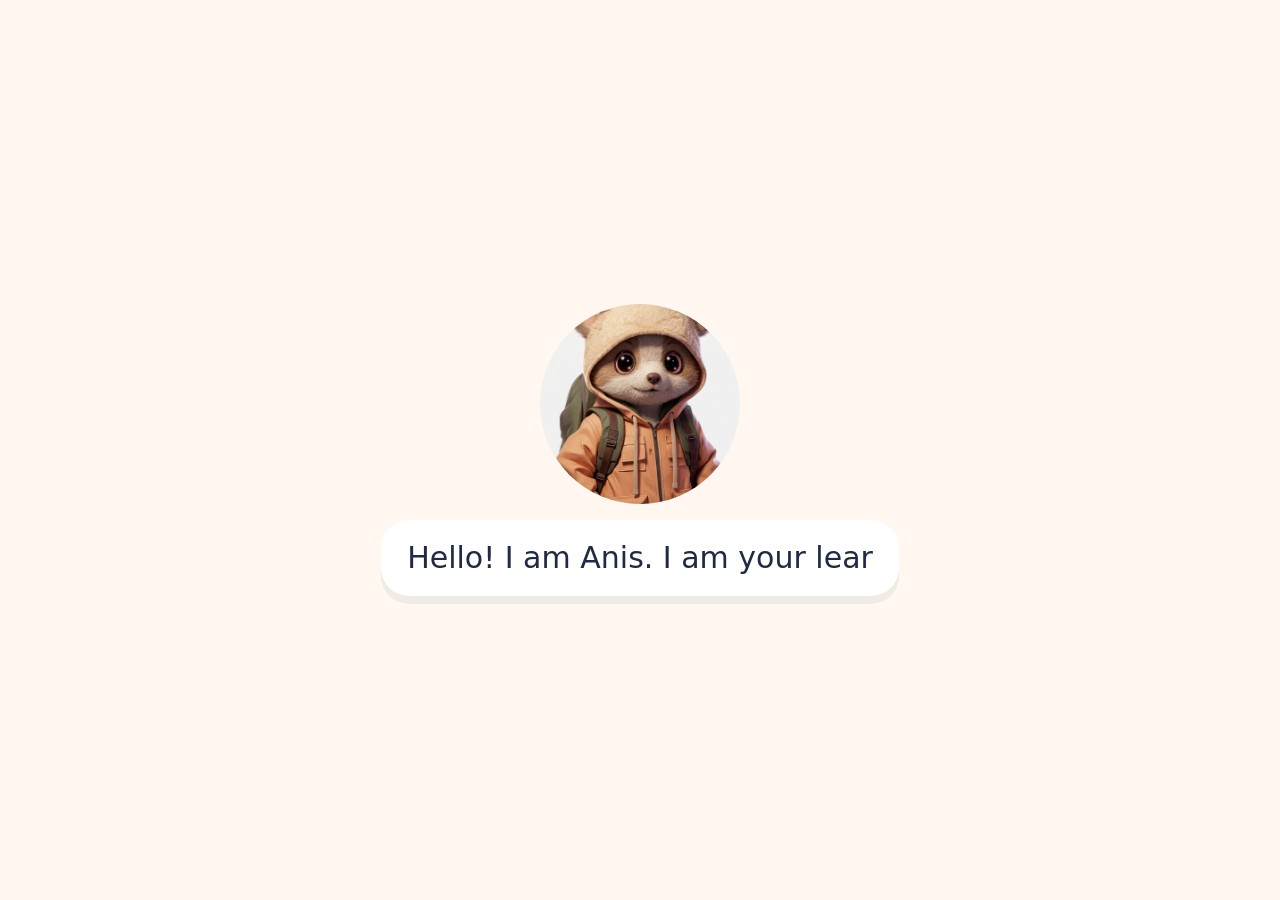
==== index.html @ 7d5c921c "Rebuild onboarding + single dashboard: Anis intro, name/age/likes, classes, no dead controls Co-Auth" ====
<!doctype html>
<html lang="en">
<head>
<meta charset="utf-8">
<meta name="viewport" content="width=device-width,initial-scale=1">
<title>TEC · Level 1</title>
<style>
  :root{
    --bg:#FFF7F0; --card:#FFFFFF; --ink:#1F2A44; --muted:#6B7280; --line:#EEF0F4;
    --orange:#F5761A; --orange-deep:#D9560B; --orange-soft:#FFE7D1;
    --red:#E5484D; --blue:#2F80ED; --yellow:#F7B500; --green:#2BA56B; --purple:#8E6CEF;
    --r:20px;
  }
  *{box-sizing:border-box;margin:0;padding:0}
  html,body{height:100%}
  body{font-family:"Trebuchet MS","Segoe UI",system-ui,sans-serif;background:var(--bg);color:var(--ink);overflow:hidden}
  button{font:inherit;cursor:pointer;border:0;background:none;color:inherit}
  .hidden{display:none!important}

  /* ---------- Onboarding ---------- */
  #onboard{height:100vh;display:flex;flex-direction:column;align-items:center;justify-content:center;gap:16px;padding:24px;text-align:center}
  .anis-big{width:200px;height:200px;border-radius:50%;overflow:hidden;background:#fff3e6;animation:bob 3s ease-in-out infinite}
  .anis-big img,.anis-img{width:100%;height:100%;object-fit:cover;display:block}
  @keyframes bob{50%{transform:translateY(-6px)}}
  .say{background:#fff;border-radius:28px;padding:18px 26px;max-width:560px;font-size:clamp(22px,3vw,30px);line-height:1.35;min-height:72px;box-shadow:0 8px 0 rgba(31,42,68,.06)}
  .step{display:flex;flex-direction:column;align-items:center;gap:14px;width:100%}
  .big-btn{background:var(--orange);color:#fff;font-size:22px;font-weight:700;border-radius:999px;padding:14px 40px;min-height:60px;box-shadow:0 6px 0 var(--orange-deep)}
  .big-btn:disabled{opacity:.4;cursor:default}
  .big-btn:active{transform:translateY(4px);box-shadow:0 2px 0 var(--orange-deep)}
  .name-in{font:inherit;font-size:28px;text-align:center;padding:12px 20px;border-radius:20px;border:3px solid var(--yellow);width:min(380px,90vw);min-height:60px;outline:none;background:#fff}
  .ages{display:flex;gap:16px}
  .age{width:110px;height:110px;border-radius:30px;background:#fff;font-size:44px;font-weight:700;color:var(--orange);box-shadow:0 8px 0 rgba(31,42,68,.06)}
  .age.on{background:var(--orange);color:#fff;box-shadow:0 8px 0 var(--orange-deep)}
  .likes{display:grid;grid-template-columns:repeat(4,minmax(110px,150px));gap:12px;max-width:680px}
  .like{background:#fff;border-radius:22px;padding:14px 8px;font-size:40px;box-shadow:0 6px 0 rgba(31,42,68,.06);display:flex;flex-direction:column;align-items:center;gap:4px}
  .like small{font-size:15px;color:var(--muted);font-weight:700}
  .like.on{background:var(--orange-soft);outline:3px solid var(--orange)}

  /* ---------- Dashboard (fits one screen, no scrolling) ---------- */
  #dash{height:100vh;padding:18px;display:grid;grid-template-columns:1fr 300px;gap:16px;overflow:hidden}
  .main{display:grid;grid-template-rows:auto auto minmax(0,1fr) minmax(0,1.25fr);gap:14px;min-height:0}
  .side{display:grid;grid-template-rows:auto auto minmax(0,1fr);gap:14px;min-height:0}
  .panel{background:var(--card);border-radius:var(--r);padding:16px;min-height:0;overflow:hidden}
  .hero{display:flex;align-items:center;gap:18px;background:var(--orange);color:#fff;border-radius:var(--r);padding:16px 22px}
  .hero .anis-img{width:86px;height:86px;border-radius:50%;flex:none;background:#fff3e6;cursor:pointer}
  .hero h1{font-size:28px;line-height:1.1}
  .hero p{font-size:17px;opacity:.95;margin-top:4px}
  .stats{display:grid;grid-template-columns:repeat(3,1fr);gap:14px}
  .stat{border-radius:var(--r);padding:14px 18px;background:var(--card)}
  .stat b{display:block;font-size:34px;line-height:1}
  .stat span{color:var(--muted);font-size:15px}
  .stat.o b{color:var(--orange)} .stat.bl b{color:var(--blue)} .stat.y b{color:var(--yellow)}
  .mid{display:grid;grid-template-columns:1fr 1fr;gap:14px;min-height:0}
  .title{font-size:18px;margin-bottom:10px;font-weight:700}
  .donut-wrap{display:flex;align-items:center;gap:18px}
  .donut{position:relative;width:140px;height:140px;flex:none}
  .donut svg{width:100%;height:100%;transform:rotate(-90deg)}
  .donut .mid-t{position:absolute;inset:0;display:grid;place-items:center;font-size:30px;font-weight:700}
  .legend div{display:flex;align-items:center;gap:8px;font-size:16px;margin:6px 0}
  .legend i{width:12px;height:12px;border-radius:50%;display:inline-block}
  .chips{display:flex;flex-wrap:wrap;gap:10px}
  .chip{border-radius:999px;padding:10px 16px;font-size:17px;font-weight:700;color:#fff;box-shadow:0 4px 0 rgba(0,0,0,.12)}
  .chip .i{margin-right:6px}
  .classes{display:grid;grid-template-columns:repeat(4,1fr);gap:14px;min-height:0;flex:1}
  .class{display:flex;flex-direction:column;gap:8px;cursor:pointer;min-height:0}
  .class .pic{flex:1;min-height:0;border-radius:16px;overflow:hidden;background:var(--bg)}
  .class .pic img,.class .pic svg{width:100%;height:100%;object-fit:cover;display:block}
  .class b{font-size:17px}
  .class small{color:var(--muted);font-size:14px}
  .tag{display:inline-block;border-radius:999px;padding:3px 10px;font-size:13px;font-weight:700;color:#fff;align-self:flex-start}
  .profile{display:flex;align-items:center;gap:12px}
  .profile .av{width:52px;height:52px;border-radius:50%;background:var(--orange-soft);display:grid;place-items:center;font-size:26px;flex:none}
  .profile b{font-size:19px;display:block}
  .profile small{color:var(--muted);font-size:15px}
  .week{display:grid;grid-template-columns:repeat(7,1fr);gap:6px;margin-top:12px}
  .week div{text-align:center;padding:9px 0;border-radius:12px;font-size:13px;font-weight:700;background:var(--bg);color:var(--muted)}
  .week div.learn{color:var(--ink)}
  .week div.game{background:var(--yellow);color:var(--ink)}
  .week div.explore{background:var(--green);color:#fff}
  .week div.today{outline:3px solid var(--orange)}
  .main-teacher{display:flex;flex-direction:column;gap:8px;min-height:0;cursor:pointer}
  .main-teacher .pic{flex:1;min-height:0;border-radius:18px;overflow:hidden;background:var(--bg)}
  .main-teacher .pic img,.main-teacher .pic svg{width:100%;height:100%;object-fit:cover;display:block}
  .main-teacher b{font-size:20px}
  .main-teacher small{color:var(--muted);font-size:15px}
  .empty{color:var(--muted);font-size:15px}
  .toast{position:fixed;left:50%;bottom:20px;transform:translateX(-50%);background:var(--ink);color:#fff;padding:10px 18px;border-radius:999px;font-size:16px;opacity:0;transition:opacity .25s;pointer-events:none}
  .toast.show{opacity:1}
</style>
</head>
<body>

<!-- ============ ONBOARDING ============ -->
<section id="onboard">
  <div class="anis-big"><img src="assets/anis.jpg" alt="Anis"></div>
  <div class="say" id="say"></div>

  <div class="step hidden" id="st-name">
    <input class="name-in" id="name" maxlength="20" placeholder="Name" autocomplete="off">
    <button class="big-btn" id="to-age" disabled>Next</button>
  </div>

  <div class="step hidden" id="st-age">
    <div class="ages">
      <button class="age" data-age="2">2</button>
      <button class="age" data-age="3">3</button>
      <button class="age" data-age="4">4</button>
    </div>
    <button class="big-btn" id="to-likes" disabled>Next</button>
  </div>

  <div class="step hidden" id="st-likes">
    <div class="likes" id="likes"></div>
    <button class="big-btn" id="to-dash" disabled>Next</button>
  </div>
</section>

<!-- ============ DASHBOARD ============ -->
<section id="dash" class="hidden">
  <div class="main">
    <div class="hero">
      <img class="anis-img" id="hero-anis" src="assets/anis.jpg" alt="Anis">
      <div>
        <h1 id="hello">Hello!</h1>
        <p>Level 1</p>
      </div>
    </div>

    <div class="stats">
      <div class="stat o"><b id="s-age">–</b><span>Age</span></div>
      <div class="stat bl"><b>5</b><span>Learning days</span></div>
      <div class="stat y"><b id="s-worlds">0</b><span>My worlds</span></div>
    </div>

    <div class="mid">
      <div class="panel">
        <div class="title">Your week</div>
        <div class="donut-wrap">
          <div class="donut" id="donut"></div>
          <div class="legend">
            <div><i style="background:var(--orange)"></i>Learning, Mon–Fri</div>
            <div><i style="background:var(--yellow)"></i>Game Day, Sat</div>
            <div><i style="background:var(--green)"></i>Explore Day, Sun</div>
          </div>
        </div>
      </div>
      <div class="panel">
        <div class="title">My worlds</div>
        <div class="chips" id="chips"></div>
      </div>
    </div>

    <div class="panel" style="display:flex;flex-direction:column">
      <div class="title">Classes</div>
      <div class="classes" id="classes"></div>
    </div>
  </div>

  <aside class="side">
    <div class="panel">
      <div class="profile">
        <div class="av">🧒</div>
        <div><b id="pname">Friend</b><small>Level 1</small></div>
      </div>
      <div class="week" id="week"></div>
    </div>
    <div class="panel">
      <div class="title">Today</div>
      <div class="empty" id="daytext"></div>
    </div>
    <div class="panel main-teacher" id="main-teacher" style="display:flex;flex-direction:column">
      <div class="title">Your main teacher</div>
      <div class="pic" id="mt-pic"></div>
      <b>Teacher Character</b>
      <small>Teaches you everything</small>
    </div>
  </aside>
</section>

<div class="toast" id="toast"></div>

<script>
/* ---------- state (this browser only) ---------- */
const KEY="tec-l1";
let state={name:"",age:null,likes:[],done:false};
try{state={...state,...JSON.parse(localStorage.getItem(KEY)||"{}")}}catch(e){}
function save(){try{localStorage.setItem(KEY,JSON.stringify(state))}catch(e){}}
const $=s=>document.querySelector(s);
const show=(el,on)=>el.classList.toggle("hidden",!on);
function toast(t){const e=$("#toast");e.textContent=t;e.classList.add("show");setTimeout(()=>e.classList.remove("show"),1800)}

/* ---------- voice + typed text (browser voice for now) ---------- */
function speak(text){
  if(!("speechSynthesis" in window))return;
  speechSynthesis.cancel();
  const u=new SpeechSynthesisUtterance(text);
  u.rate=.9;u.pitch=1.15;u.lang="en-GB";
  speechSynthesis.speak(u);
}
let typing=0;
function say(text,after){
  const el=$("#say");const my=++typing;
  el.textContent="";speak(text);
  let i=0;const t=setInterval(()=>{
    if(my!==typing){clearInterval(t);return}
    el.textContent=text.slice(0,++i);
    if(i>=text.length){clearInterval(t);after&&setTimeout(after,250)}
  },30);
}

/* ---------- data ---------- */
const TEACHERS={
  arabic:  {name:"Teacher Arabic",    subject:"Arabic",                img:"assets/teachers/arabic.jpg",   color:"var(--red)",    line:"Hello! Let's learn Arabic letters together."},
  english: {name:"Teacher English",   subject:"English",               img:"assets/teachers/english.jpg",  color:"var(--blue)",   line:"Hi! Let's read and say new words."},
  maths:   {name:"Teacher Maths",     subject:"Mathematics",           img:"assets/teachers/maths.png",    color:"var(--orange)", line:"Hello! Let's count and find shapes."},
  tech:    {name:"Teacher Tech",      subject:"Computer & Technology", img:null,                           color:"var(--purple)", line:"Hi! Let's explore computers and tools."},
  char:    {name:"Teacher Character", subject:"Tarbiyah & Character",  img:"assets/teachers/tarbiyah.jpg", color:"var(--green)",  line:"Hello! I will teach you every day."}
};
const LIKES=[
  {id:"cars",   ico:"🏎️", name:"Cars",    line:"Vroom! Let's see fast cars."},
  {id:"animals",ico:"🦁", name:"Animals", line:"Let's meet friendly animals!"},
  {id:"space",  ico:"🪐", name:"Space",   line:"Let's look at the stars and planets!"},
  {id:"music",  ico:"🥁", name:"Music",   line:"Let's make some music!"},
  {id:"art",    ico:"🎨", name:"Art",     line:"Let's paint something bright!"},
  {id:"sports", ico:"⚽", name:"Sports",  line:"Let's run and jump!"},
  {id:"science",ico:"🧪", name:"Science", line:"Let's mix and watch!"},
  {id:"nature", ico:"🌻", name:"Nature",  line:"Let's watch seeds grow!"}
];
const LIKE=Object.fromEntries(LIKES.map(l=>[l.id,l]));

/* simple original teacher drawing, used where there is no photo */
function drawTeacher(c){
  return `<svg viewBox="0 0 200 200" preserveAspectRatio="xMidYMid slice" style="background:#F3EEFF">
    <path d="M30 200 Q34 128 100 122 Q166 128 170 200Z" fill="${c}"/>
    <ellipse cx="100" cy="88" rx="44" ry="48" fill="#F2C29B"/>
    <path d="M56 90 Q58 40 100 38 Q142 40 144 90 Q130 64 100 62 Q70 64 56 90Z" fill="#1F1F2E"/>
    <circle cx="84" cy="92" r="5" fill="#1F2A44"/><circle cx="116" cy="92" r="5" fill="#1F2A44"/>
    <path d="M88 110 Q100 120 112 110" stroke="#1F2A44" stroke-width="3.5" fill="none" stroke-linecap="round"/>
  </svg>`;
}
const picOf=t=>t.img?`<img src="${t.img}" alt="${t.name}">`:drawTeacher("#8E6CEF");

/* ---------- onboarding ---------- */
function startOnboarding(){
  show($("#onboard"),true);show($("#dash"),false);
  say("Hello! I am Anis. I am your learning friend.",()=>{
    say("What is your name?",()=>show($("#st-name"),true));
  });
}
const nameIn=$("#name");
nameIn.oninput=()=>{$("#to-age").disabled=nameIn.value.trim().length<1};
$("#to-age").onclick=()=>{
  state.name=nameIn.value.trim();save();
  show($("#st-name"),false);
  say(`Nice to meet you, ${state.name}! How old are you?`,()=>show($("#st-age"),true));
};
document.querySelectorAll(".age").forEach(b=>b.onclick=()=>{
  document.querySelectorAll(".age").forEach(x=>x.classList.remove("on"));
  b.classList.add("on");state.age=+b.dataset.age;$("#to-likes").disabled=false;
});
$("#to-likes").onclick=()=>{
  save();show($("#st-age"),false);
  say("What do you like? Pick two or three.",()=>{renderLikes();show($("#st-likes"),true)});
};
function renderLikes(){
  $("#likes").innerHTML=LIKES.map(l=>`
    <button class="like ${state.likes.includes(l.id)?"on":""}" data-id="${l.id}">${l.ico}<small>${l.name}</small></button>`).join("");
  document.querySelectorAll(".like").forEach(b=>b.onclick=()=>{
    const id=b.dataset.id;
    if(state.likes.includes(id))state.likes=state.likes.filter(x=>x!==id);
    else if(state.likes.length<3)state.likes.push(id);
    else{toast("Pick up to three");return}
    renderLikes();
  });
  $("#to-dash").disabled=state.likes.length<2;
}
$("#to-dash").onclick=()=>{
  state.done=true;save();
  say(`Great, ${state.name}! Let's go to your TEC.`,()=>setTimeout(showDashboard,900));
};

/* ---------- dashboard ---------- */
function showDashboard(){
  show($("#onboard"),false);show($("#dash"),true);
  const name=state.name||"Friend";
  $("#hello").textContent=`Hello, ${name}!`;
  $("#pname").textContent=name;
  $("#s-age").textContent=state.age??"–";
  $("#s-worlds").textContent=state.likes.length;

  const colors=["var(--orange)","var(--blue)","var(--green)"];
  $("#chips").innerHTML=state.likes.length
    ? state.likes.map((id,i)=>`<button class="chip" style="background:${colors[i%3]}" data-id="${id}"><span class="i">${LIKE[id].ico}</span>${LIKE[id].name}</button>`).join("")
    : `<span class="empty">No worlds chosen yet.</span>`;
  document.querySelectorAll(".chip").forEach(b=>b.onclick=()=>say(LIKE[b.dataset.id].line));

  $("#classes").innerHTML=["arabic","english","maths","tech"].map(k=>{const t=TEACHERS[k];return `
    <div class="class" data-k="${k}">
      <div class="pic">${picOf(t)}</div>
      <span class="tag" style="background:${t.color}">Level 1</span>
      <b>${t.name}</b><small>${t.subject}</small>
    </div>`}).join("");
  document.querySelectorAll(".class").forEach(c=>c.onclick=()=>say(TEACHERS[c.dataset.k].line));

  $("#mt-pic").innerHTML=picOf(TEACHERS.char);
  $("#main-teacher").onclick=()=>say(TEACHERS.char.line);

  // Monday-first week; today is highlighted from the device clock
  const today=new Date().getDay();
  $("#week").innerHTML=[1,2,3,4,5,6,0].map((d,i)=>{
    const cls=d===6?"game":d===0?"explore":"learn";
    return `<div class="${cls}${d===today?" today":""}">${"MTWTFSS"[i]}</div>`;
  }).join("");
  $("#daytext").textContent=today===0?"Explore Day":today===6?"Game Day":"Learning Day";

  $("#donut").innerHTML=(()=>{
    const R=58,C=2*Math.PI*R,parts=[{v:5,c:"var(--orange)"},{v:1,c:"var(--yellow)"},{v:1,c:"var(--green)"}];
    let off=0;
    const arcs=parts.map(p=>{const len=C*p.v/7;const s=`<circle r="${R}" cx="70" cy="70" fill="none" stroke="${p.c}" stroke-width="16" stroke-dasharray="${(len-3).toFixed(1)} ${C}" stroke-dashoffset="${(-off).toFixed(1)}"/>`;off+=len;return s}).join("");
    return `<svg viewBox="0 0 140 140"><circle r="${R}" cx="70" cy="70" fill="none" stroke="var(--line)" stroke-width="16"/>${arcs}</svg><div class="mid-t">7</div>`;
  })();

  $("#hero-anis").onclick=()=>say(`Hello${state.name?", "+state.name:""}! Let's learn together.`);
}

/* ---------- start ---------- */
if(state.done&&state.name)showDashboard();
else startOnboarding();
</script>
</body>
</html>
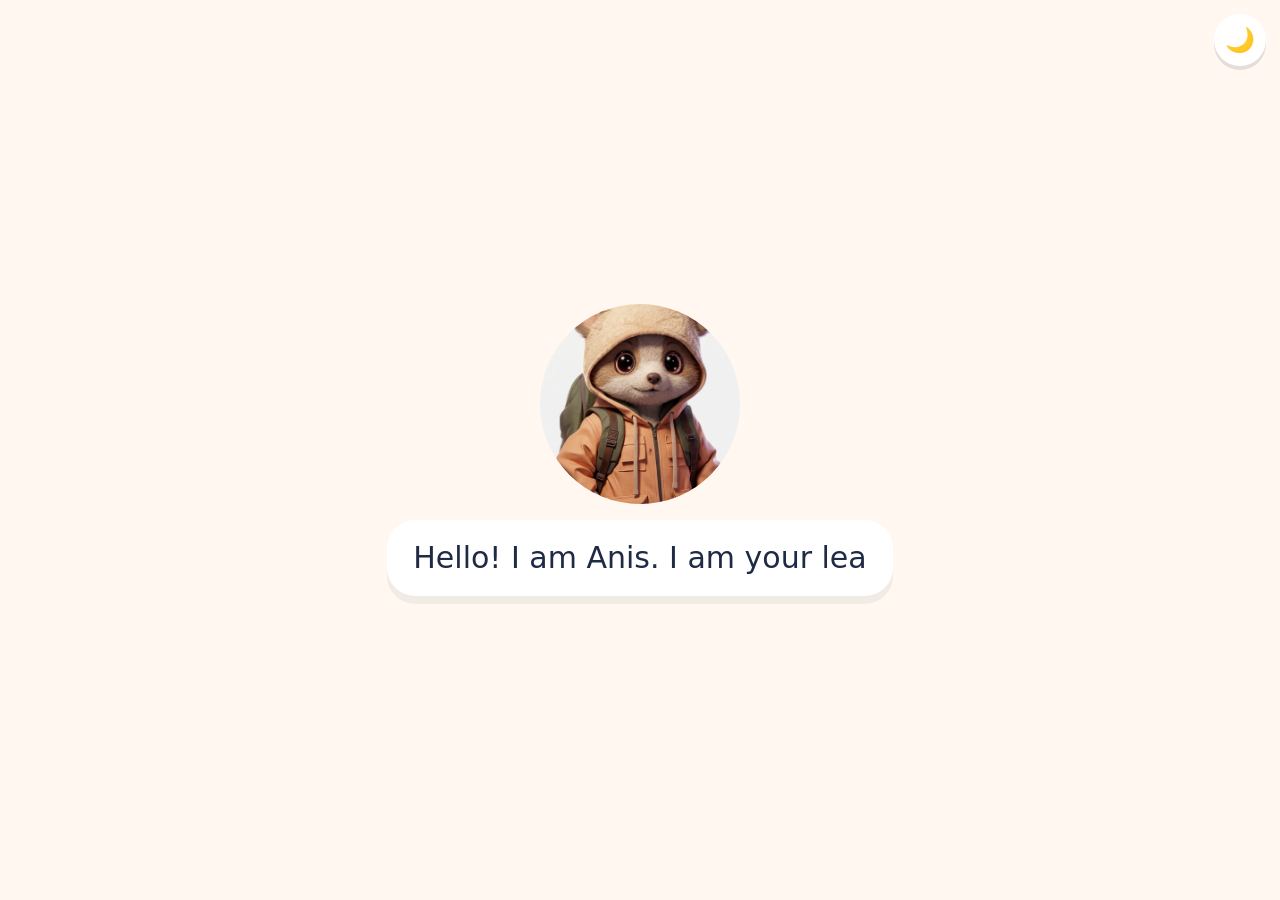
==== commit 8b33a9ba: "Teacher names, Anis intros, unlimited likes, light/dark toggle, full-frame photos Co-Authored-By: Cl" ====
--- a/index.html
+++ b/index.html
@@ -16,6 +16,8 @@
   body{font-family:"Trebuchet MS","Segoe UI",system-ui,sans-serif;background:var(--bg);color:var(--ink);overflow:hidden}
   button{font:inherit;cursor:pointer;border:0;background:none;color:inherit}
   .hidden{display:none!important}
+  :root[data-theme="dark"]{--bg:#1B1F2E;--card:#252B3D;--ink:#F4F6FB;--muted:#A7B0C4;--line:#333950;--orange-soft:#3A2A1F}
+  #theme{position:fixed;top:14px;right:14px;z-index:50;width:52px;height:52px;border-radius:50%;background:var(--card);font-size:24px;box-shadow:0 4px 0 rgba(31,42,68,.12)}
 
   /* ---------- Onboarding ---------- */
   #onboard{height:100vh;display:flex;flex-direction:column;align-items:center;justify-content:center;gap:16px;padding:24px;text-align:center}
@@ -64,7 +66,7 @@
   .classes{display:grid;grid-template-columns:repeat(4,1fr);gap:14px;min-height:0;flex:1}
   .class{display:flex;flex-direction:column;gap:8px;cursor:pointer;min-height:0}
   .class .pic{flex:1;min-height:0;border-radius:16px;overflow:hidden;background:var(--bg)}
-  .class .pic img,.class .pic svg{width:100%;height:100%;object-fit:cover;display:block}
+  .class .pic img,.class .pic svg{width:100%;height:100%;object-fit:cover;object-position:center 20%;display:block}
   .class b{font-size:17px}
   .class small{color:var(--muted);font-size:14px}
   .tag{display:inline-block;border-radius:999px;padding:3px 10px;font-size:13px;font-weight:700;color:#fff;align-self:flex-start}
@@ -80,7 +82,7 @@
   .week div.today{outline:3px solid var(--orange)}
   .main-teacher{display:flex;flex-direction:column;gap:8px;min-height:0;cursor:pointer}
   .main-teacher .pic{flex:1;min-height:0;border-radius:18px;overflow:hidden;background:var(--bg)}
-  .main-teacher .pic img,.main-teacher .pic svg{width:100%;height:100%;object-fit:cover;display:block}
+  .main-teacher .pic img,.main-teacher .pic svg{width:100%;height:100%;object-fit:cover;object-position:center 20%;display:block}
   .main-teacher b{font-size:20px}
   .main-teacher small{color:var(--muted);font-size:15px}
   .empty{color:var(--muted);font-size:15px}
@@ -171,12 +173,13 @@
     <div class="panel main-teacher" id="main-teacher" style="display:flex;flex-direction:column">
       <div class="title">Your main teacher</div>
       <div class="pic" id="mt-pic"></div>
-      <b>Teacher Character</b>
+      <b id="mt-name">Mr. Abdul Hadi</b>
       <small>Teaches you everything</small>
     </div>
   </aside>
 </section>
 
+<button id="theme" aria-label="Switch light and dark">🌙</button>
 <div class="toast" id="toast"></div>
 
 <script>
@@ -210,23 +213,21 @@
 
 /* ---------- data ---------- */
 const TEACHERS={
-  arabic:  {name:"Teacher Arabic",    subject:"Arabic",                img:"assets/teachers/arabic.jpg",   color:"var(--red)",    line:"Hello! Let's learn Arabic letters together."},
-  english: {name:"Teacher English",   subject:"English",               img:"assets/teachers/english.jpg",  color:"var(--blue)",   line:"Hi! Let's read and say new words."},
-  maths:   {name:"Teacher Maths",     subject:"Mathematics",           img:"assets/teachers/maths.png",    color:"var(--orange)", line:"Hello! Let's count and find shapes."},
-  tech:    {name:"Teacher Tech",      subject:"Computer & Technology", img:null,                           color:"var(--purple)", line:"Hi! Let's explore computers and tools."},
-  char:    {name:"Teacher Character", subject:"Tarbiyah & Character",  img:"assets/teachers/tarbiyah.jpg", color:"var(--green)",  line:"Hello! I will teach you every day."}
+  arabic:  {name:"Mr. Umar",        subject:"Arabic",                img:"assets/teachers/arabic.jpg",   color:"var(--red)"},
+  english: {name:"Mr. David",       subject:"English",               img:"assets/teachers/english.jpg",  color:"var(--blue)"},
+  maths:   {name:"Mr. Muhammad",    subject:"Mathematics",           img:"assets/teachers/maths.png",    color:"var(--orange)"},
+  tech:    {name:"Mr. Jensen",      subject:"Computer & Technology", img:null,                           color:"var(--purple)"},
+  char:    {name:"Mr. Abdul Hadi",  subject:"Tarbiyah & Character",  img:"assets/teachers/tarbiyah.jpg", color:"var(--green)"}
 };
+const introOf=t=>`This is ${t.name}. He teaches ${t.subject}.`;
 const LIKES=[
-  {id:"cars",   ico:"🏎️", name:"Cars",    line:"Vroom! Let's see fast cars."},
-  {id:"animals",ico:"🦁", name:"Animals", line:"Let's meet friendly animals!"},
-  {id:"space",  ico:"🪐", name:"Space",   line:"Let's look at the stars and planets!"},
-  {id:"music",  ico:"🥁", name:"Music",   line:"Let's make some music!"},
-  {id:"art",    ico:"🎨", name:"Art",     line:"Let's paint something bright!"},
-  {id:"sports", ico:"⚽", name:"Sports",  line:"Let's run and jump!"},
-  {id:"science",ico:"🧪", name:"Science", line:"Let's mix and watch!"},
-  {id:"nature", ico:"🌻", name:"Nature",  line:"Let's watch seeds grow!"}
+  {id:"animals",ico:"🦁", name:"Animals"},
+  {id:"space",  ico:"🪐", name:"Space"},
+  {id:"cars",   ico:"🏎️", name:"Cars"},
+  {id:"art",    ico:"🎨", name:"Art"}
 ];
 const LIKE=Object.fromEntries(LIKES.map(l=>[l.id,l]));
+const likeLine=id=>`You like ${LIKE[id].name.toLowerCase()}! Nice choice.`;
 
 /* simple original teacher drawing, used where there is no photo */
 function drawTeacher(c){
@@ -260,19 +261,20 @@
 });
 $("#to-likes").onclick=()=>{
   save();show($("#st-age"),false);
-  say("What do you like? Pick two or three.",()=>{renderLikes();show($("#st-likes"),true)});
+  say("What do you like? Tap everything you love.",()=>{renderLikes();show($("#st-likes"),true)});
 };
 function renderLikes(){
   $("#likes").innerHTML=LIKES.map(l=>`
     <button class="like ${state.likes.includes(l.id)?"on":""}" data-id="${l.id}">${l.ico}<small>${l.name}</small></button>`).join("");
   document.querySelectorAll(".like").forEach(b=>b.onclick=()=>{
     const id=b.dataset.id;
-    if(state.likes.includes(id))state.likes=state.likes.filter(x=>x!==id);
-    else if(state.likes.length<3)state.likes.push(id);
-    else{toast("Pick up to three");return}
-    renderLikes();
+    if(state.likes.includes(id)){state.likes=state.likes.filter(x=>x!==id)}
+    else{state.likes.push(id);say(likeLine(id))}
+    save();
+    b.classList.toggle("on",state.likes.includes(id));
+    $("#to-dash").disabled=state.likes.length<1;
   });
-  $("#to-dash").disabled=state.likes.length<2;
+  $("#to-dash").disabled=state.likes.length<1;
 }
 $("#to-dash").onclick=()=>{
   state.done=true;save();
@@ -300,10 +302,11 @@
       <span class="tag" style="background:${t.color}">Level 1</span>
       <b>${t.name}</b><small>${t.subject}</small>
     </div>`}).join("");
-  document.querySelectorAll(".class").forEach(c=>c.onclick=()=>say(TEACHERS[c.dataset.k].line));
+  document.querySelectorAll(".class").forEach(c=>c.onclick=()=>say(introOf(TEACHERS[c.dataset.k])));
 
   $("#mt-pic").innerHTML=picOf(TEACHERS.char);
-  $("#main-teacher").onclick=()=>say(TEACHERS.char.line);
+  $("#mt-name").textContent=TEACHERS.char.name;
+  $("#main-teacher").onclick=()=>say(introOf(TEACHERS.char)+" He will teach you every day.");
 
   // Monday-first week; today is highlighted from the device clock
   const today=new Date().getDay();
@@ -320,8 +323,20 @@
     return `<svg viewBox="0 0 140 140"><circle r="${R}" cx="70" cy="70" fill="none" stroke="var(--line)" stroke-width="16"/>${arcs}</svg><div class="mid-t">7</div>`;
   })();
 
-  $("#hero-anis").onclick=()=>say(`Hello${state.name?", "+state.name:""}! Let's learn together.`);
-}
+  $("#hero-anis").onclick=()=>say(`Hello${state.name?", "+state.name:""}! I am Anis. Let's learn together.`);
+
+  // Anis says the child's choices clearly
+  if(state.likes.length)say(`You like ${state.likes.map(id=>LIKE[id].name.toLowerCase()).join(" and ")}. Let's learn with those!`);
+}
+
+/* ---------- theme ---------- */
+function applyTheme(t){
+  document.documentElement.dataset.theme=t;
+  $("#theme").textContent=t==="dark"?"☀️":"🌙";
+  try{localStorage.setItem("tec-theme",t)}catch(e){}
+}
+$("#theme").onclick=()=>applyTheme(document.documentElement.dataset.theme==="dark"?"light":"dark");
+applyTheme(localStorage.getItem("tec-theme")||"light");
 
 /* ---------- start ---------- */
 if(state.done&&state.name)showDashboard();
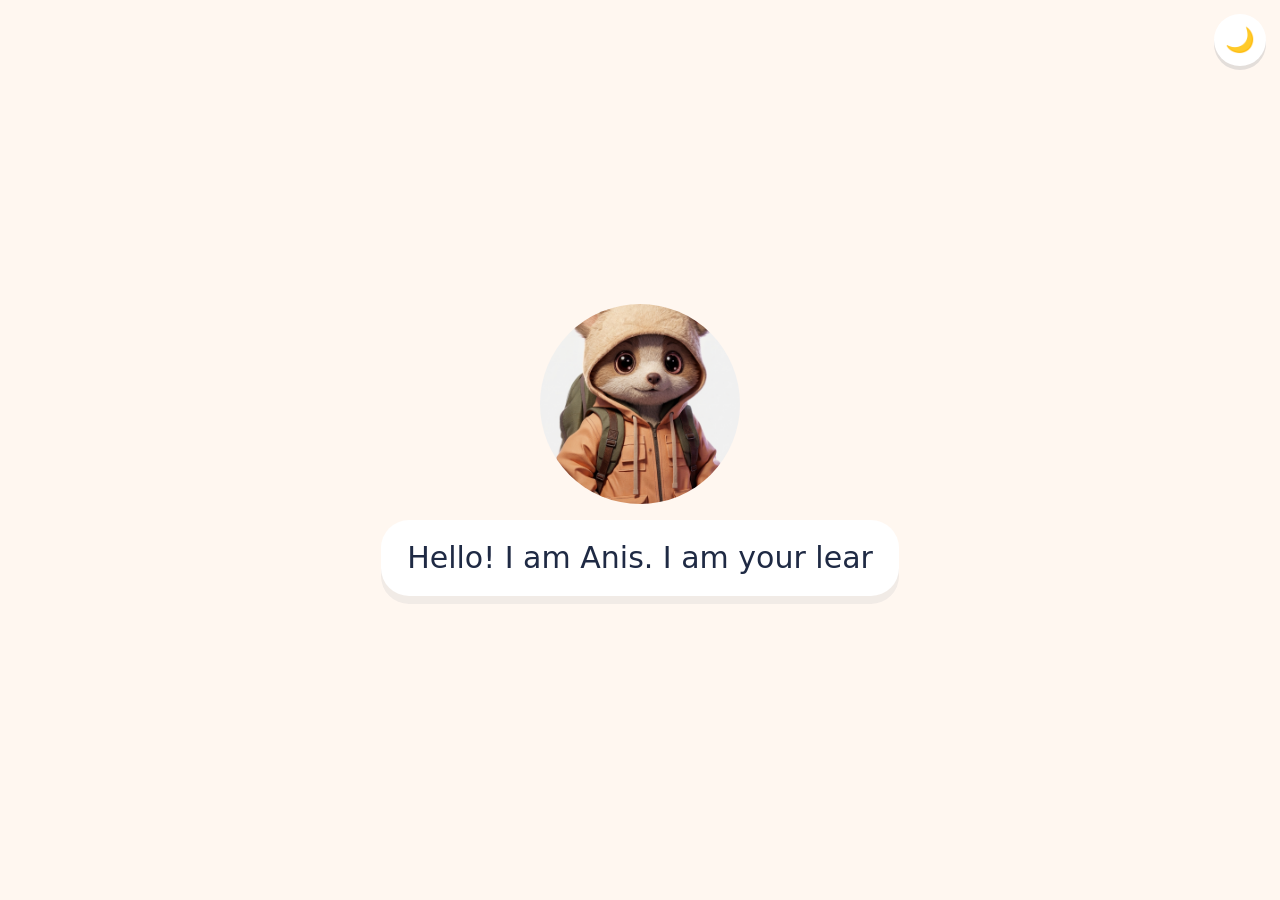
==== commit db3e9e15: "Fix selected-world chip: use likeLine instead of nonexistent .line Co-Authored-By: Claude Haiku 5.5 " ====
--- a/index.html
+++ b/index.html
@@ -18,6 +18,7 @@
   .hidden{display:none!important}
   :root[data-theme="dark"]{--bg:#1B1F2E;--card:#252B3D;--ink:#F4F6FB;--muted:#A7B0C4;--line:#333950;--orange-soft:#3A2A1F}
   #theme{position:fixed;top:14px;right:14px;z-index:50;width:52px;height:52px;border-radius:50%;background:var(--card);font-size:24px;box-shadow:0 4px 0 rgba(31,42,68,.12)}
+  #theme.inhero{position:static;flex:none;margin-left:auto;background:rgba(255,255,255,.22);box-shadow:none}
 
   /* ---------- Onboarding ---------- */
   #onboard{height:100vh;display:flex;flex-direction:column;align-items:center;justify-content:center;gap:16px;padding:24px;text-align:center}
@@ -120,7 +121,7 @@
 <!-- ============ DASHBOARD ============ -->
 <section id="dash" class="hidden">
   <div class="main">
-    <div class="hero">
+    <div class="hero" id="hero">
       <img class="anis-img" id="hero-anis" src="assets/anis.jpg" alt="Anis">
       <div>
         <h1 id="hello">Hello!</h1>
@@ -244,6 +245,7 @@
 /* ---------- onboarding ---------- */
 function startOnboarding(){
   show($("#onboard"),true);show($("#dash"),false);
+  document.body.appendChild($("#theme"));$("#theme").classList.remove("inhero");
   say("Hello! I am Anis. I am your learning friend.",()=>{
     say("What is your name?",()=>show($("#st-name"),true));
   });
@@ -284,6 +286,7 @@
 /* ---------- dashboard ---------- */
 function showDashboard(){
   show($("#onboard"),false);show($("#dash"),true);
+  $("#hero").appendChild($("#theme"));$("#theme").classList.add("inhero");
   const name=state.name||"Friend";
   $("#hello").textContent=`Hello, ${name}!`;
   $("#pname").textContent=name;
@@ -294,7 +297,7 @@
   $("#chips").innerHTML=state.likes.length
     ? state.likes.map((id,i)=>`<button class="chip" style="background:${colors[i%3]}" data-id="${id}"><span class="i">${LIKE[id].ico}</span>${LIKE[id].name}</button>`).join("")
     : `<span class="empty">No worlds chosen yet.</span>`;
-  document.querySelectorAll(".chip").forEach(b=>b.onclick=()=>say(LIKE[b.dataset.id].line));
+  document.querySelectorAll(".chip").forEach(b=>b.onclick=()=>say(likeLine(b.dataset.id)));
 
   $("#classes").innerHTML=["arabic","english","maths","tech"].map(k=>{const t=TEACHERS[k];return `
     <div class="class" data-k="${k}">
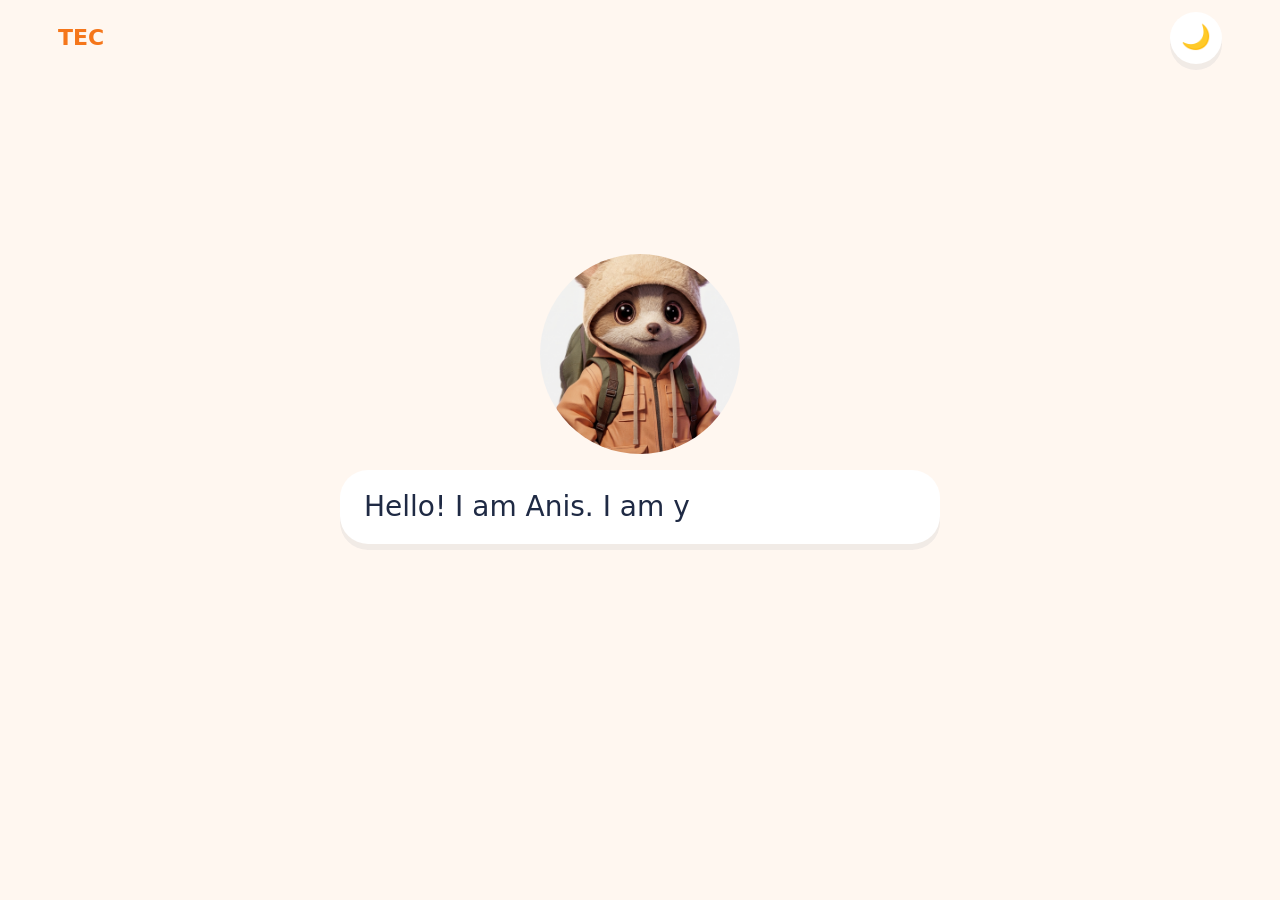
==== commit b18fcb75: "Stage 1-2: modular SPA foundation, School Home, Anis interaction, teacher pages, Edit my details Co-" ====
--- a/index.html
+++ b/index.html
@@ -4,346 +4,23 @@
 <meta charset="utf-8">
 <meta name="viewport" content="width=device-width,initial-scale=1">
 <title>TEC · Level 1</title>
-<style>
-  :root{
-    --bg:#FFF7F0; --card:#FFFFFF; --ink:#1F2A44; --muted:#6B7280; --line:#EEF0F4;
-    --orange:#F5761A; --orange-deep:#D9560B; --orange-soft:#FFE7D1;
-    --red:#E5484D; --blue:#2F80ED; --yellow:#F7B500; --green:#2BA56B; --purple:#8E6CEF;
-    --r:20px;
-  }
-  *{box-sizing:border-box;margin:0;padding:0}
-  html,body{height:100%}
-  body{font-family:"Trebuchet MS","Segoe UI",system-ui,sans-serif;background:var(--bg);color:var(--ink);overflow:hidden}
-  button{font:inherit;cursor:pointer;border:0;background:none;color:inherit}
-  .hidden{display:none!important}
-  :root[data-theme="dark"]{--bg:#1B1F2E;--card:#252B3D;--ink:#F4F6FB;--muted:#A7B0C4;--line:#333950;--orange-soft:#3A2A1F}
-  #theme{position:fixed;top:14px;right:14px;z-index:50;width:52px;height:52px;border-radius:50%;background:var(--card);font-size:24px;box-shadow:0 4px 0 rgba(31,42,68,.12)}
-  #theme.inhero{position:static;flex:none;margin-left:auto;background:rgba(255,255,255,.22);box-shadow:none}
-
-  /* ---------- Onboarding ---------- */
-  #onboard{height:100vh;display:flex;flex-direction:column;align-items:center;justify-content:center;gap:16px;padding:24px;text-align:center}
-  .anis-big{width:200px;height:200px;border-radius:50%;overflow:hidden;background:#fff3e6;animation:bob 3s ease-in-out infinite}
-  .anis-big img,.anis-img{width:100%;height:100%;object-fit:cover;display:block}
-  @keyframes bob{50%{transform:translateY(-6px)}}
-  .say{background:#fff;border-radius:28px;padding:18px 26px;max-width:560px;font-size:clamp(22px,3vw,30px);line-height:1.35;min-height:72px;box-shadow:0 8px 0 rgba(31,42,68,.06)}
-  .step{display:flex;flex-direction:column;align-items:center;gap:14px;width:100%}
-  .big-btn{background:var(--orange);color:#fff;font-size:22px;font-weight:700;border-radius:999px;padding:14px 40px;min-height:60px;box-shadow:0 6px 0 var(--orange-deep)}
-  .big-btn:disabled{opacity:.4;cursor:default}
-  .big-btn:active{transform:translateY(4px);box-shadow:0 2px 0 var(--orange-deep)}
-  .name-in{font:inherit;font-size:28px;text-align:center;padding:12px 20px;border-radius:20px;border:3px solid var(--yellow);width:min(380px,90vw);min-height:60px;outline:none;background:#fff}
-  .ages{display:flex;gap:16px}
-  .age{width:110px;height:110px;border-radius:30px;background:#fff;font-size:44px;font-weight:700;color:var(--orange);box-shadow:0 8px 0 rgba(31,42,68,.06)}
-  .age.on{background:var(--orange);color:#fff;box-shadow:0 8px 0 var(--orange-deep)}
-  .likes{display:grid;grid-template-columns:repeat(4,minmax(110px,150px));gap:12px;max-width:680px}
-  .like{background:#fff;border-radius:22px;padding:14px 8px;font-size:40px;box-shadow:0 6px 0 rgba(31,42,68,.06);display:flex;flex-direction:column;align-items:center;gap:4px}
-  .like small{font-size:15px;color:var(--muted);font-weight:700}
-  .like.on{background:var(--orange-soft);outline:3px solid var(--orange)}
-
-  /* ---------- Dashboard (fits one screen, no scrolling) ---------- */
-  #dash{height:100vh;padding:18px;display:grid;grid-template-columns:1fr 300px;gap:16px;overflow:hidden}
-  .main{display:grid;grid-template-rows:auto auto minmax(0,1fr) minmax(0,1.25fr);gap:14px;min-height:0}
-  .side{display:grid;grid-template-rows:auto auto minmax(0,1fr);gap:14px;min-height:0}
-  .panel{background:var(--card);border-radius:var(--r);padding:16px;min-height:0;overflow:hidden}
-  .hero{display:flex;align-items:center;gap:18px;background:var(--orange);color:#fff;border-radius:var(--r);padding:16px 22px}
-  .hero .anis-img{width:86px;height:86px;border-radius:50%;flex:none;background:#fff3e6;cursor:pointer}
-  .hero h1{font-size:28px;line-height:1.1}
-  .hero p{font-size:17px;opacity:.95;margin-top:4px}
-  .stats{display:grid;grid-template-columns:repeat(3,1fr);gap:14px}
-  .stat{border-radius:var(--r);padding:14px 18px;background:var(--card)}
-  .stat b{display:block;font-size:34px;line-height:1}
-  .stat span{color:var(--muted);font-size:15px}
-  .stat.o b{color:var(--orange)} .stat.bl b{color:var(--blue)} .stat.y b{color:var(--yellow)}
-  .mid{display:grid;grid-template-columns:1fr 1fr;gap:14px;min-height:0}
-  .title{font-size:18px;margin-bottom:10px;font-weight:700}
-  .donut-wrap{display:flex;align-items:center;gap:18px}
-  .donut{position:relative;width:140px;height:140px;flex:none}
-  .donut svg{width:100%;height:100%;transform:rotate(-90deg)}
-  .donut .mid-t{position:absolute;inset:0;display:grid;place-items:center;font-size:30px;font-weight:700}
-  .legend div{display:flex;align-items:center;gap:8px;font-size:16px;margin:6px 0}
-  .legend i{width:12px;height:12px;border-radius:50%;display:inline-block}
-  .chips{display:flex;flex-wrap:wrap;gap:10px}
-  .chip{border-radius:999px;padding:10px 16px;font-size:17px;font-weight:700;color:#fff;box-shadow:0 4px 0 rgba(0,0,0,.12)}
-  .chip .i{margin-right:6px}
-  .classes{display:grid;grid-template-columns:repeat(4,1fr);gap:14px;min-height:0;flex:1}
-  .class{display:flex;flex-direction:column;gap:8px;cursor:pointer;min-height:0}
-  .class .pic{flex:1;min-height:0;border-radius:16px;overflow:hidden;background:var(--bg)}
-  .class .pic img,.class .pic svg{width:100%;height:100%;object-fit:cover;object-position:center 20%;display:block}
-  .class b{font-size:17px}
-  .class small{color:var(--muted);font-size:14px}
-  .tag{display:inline-block;border-radius:999px;padding:3px 10px;font-size:13px;font-weight:700;color:#fff;align-self:flex-start}
-  .profile{display:flex;align-items:center;gap:12px}
-  .profile .av{width:52px;height:52px;border-radius:50%;background:var(--orange-soft);display:grid;place-items:center;font-size:26px;flex:none}
-  .profile b{font-size:19px;display:block}
-  .profile small{color:var(--muted);font-size:15px}
-  .week{display:grid;grid-template-columns:repeat(7,1fr);gap:6px;margin-top:12px}
-  .week div{text-align:center;padding:9px 0;border-radius:12px;font-size:13px;font-weight:700;background:var(--bg);color:var(--muted)}
-  .week div.learn{color:var(--ink)}
-  .week div.game{background:var(--yellow);color:var(--ink)}
-  .week div.explore{background:var(--green);color:#fff}
-  .week div.today{outline:3px solid var(--orange)}
-  .main-teacher{display:flex;flex-direction:column;gap:8px;min-height:0;cursor:pointer}
-  .main-teacher .pic{flex:1;min-height:0;border-radius:18px;overflow:hidden;background:var(--bg)}
-  .main-teacher .pic img,.main-teacher .pic svg{width:100%;height:100%;object-fit:cover;object-position:center 20%;display:block}
-  .main-teacher b{font-size:20px}
-  .main-teacher small{color:var(--muted);font-size:15px}
-  .empty{color:var(--muted);font-size:15px}
-  .toast{position:fixed;left:50%;bottom:20px;transform:translateX(-50%);background:var(--ink);color:#fff;padding:10px 18px;border-radius:999px;font-size:16px;opacity:0;transition:opacity .25s;pointer-events:none}
-  .toast.show{opacity:1}
-</style>
+<link rel="stylesheet" href="css/app.css">
 </head>
 <body>
-
-<!-- ============ ONBOARDING ============ -->
-<section id="onboard">
-  <div class="anis-big"><img src="assets/anis.jpg" alt="Anis"></div>
-  <div class="say" id="say"></div>
-
-  <div class="step hidden" id="st-name">
-    <input class="name-in" id="name" maxlength="20" placeholder="Name" autocomplete="off">
-    <button class="big-btn" id="to-age" disabled>Next</button>
-  </div>
-
-  <div class="step hidden" id="st-age">
-    <div class="ages">
-      <button class="age" data-age="2">2</button>
-      <button class="age" data-age="3">3</button>
-      <button class="age" data-age="4">4</button>
-    </div>
-    <button class="big-btn" id="to-likes" disabled>Next</button>
-  </div>
-
-  <div class="step hidden" id="st-likes">
-    <div class="likes" id="likes"></div>
-    <button class="big-btn" id="to-dash" disabled>Next</button>
-  </div>
-</section>
-
-<!-- ============ DASHBOARD ============ -->
-<section id="dash" class="hidden">
-  <div class="main">
-    <div class="hero" id="hero">
-      <img class="anis-img" id="hero-anis" src="assets/anis.jpg" alt="Anis">
-      <div>
-        <h1 id="hello">Hello!</h1>
-        <p>Level 1</p>
-      </div>
-    </div>
-
-    <div class="stats">
-      <div class="stat o"><b id="s-age">–</b><span>Age</span></div>
-      <div class="stat bl"><b>5</b><span>Learning days</span></div>
-      <div class="stat y"><b id="s-worlds">0</b><span>My worlds</span></div>
-    </div>
-
-    <div class="mid">
-      <div class="panel">
-        <div class="title">Your week</div>
-        <div class="donut-wrap">
-          <div class="donut" id="donut"></div>
-          <div class="legend">
-            <div><i style="background:var(--orange)"></i>Learning, Mon–Fri</div>
-            <div><i style="background:var(--yellow)"></i>Game Day, Sat</div>
-            <div><i style="background:var(--green)"></i>Explore Day, Sun</div>
-          </div>
-        </div>
-      </div>
-      <div class="panel">
-        <div class="title">My worlds</div>
-        <div class="chips" id="chips"></div>
-      </div>
-    </div>
-
-    <div class="panel" style="display:flex;flex-direction:column">
-      <div class="title">Classes</div>
-      <div class="classes" id="classes"></div>
-    </div>
-  </div>
-
-  <aside class="side">
-    <div class="panel">
-      <div class="profile">
-        <div class="av">🧒</div>
-        <div><b id="pname">Friend</b><small>Level 1</small></div>
-      </div>
-      <div class="week" id="week"></div>
-    </div>
-    <div class="panel">
-      <div class="title">Today</div>
-      <div class="empty" id="daytext"></div>
-    </div>
-    <div class="panel main-teacher" id="main-teacher" style="display:flex;flex-direction:column">
-      <div class="title">Your main teacher</div>
-      <div class="pic" id="mt-pic"></div>
-      <b id="mt-name">Mr. Abdul Hadi</b>
-      <small>Teaches you everything</small>
-    </div>
-  </aside>
-</section>
-
-<button id="theme" aria-label="Switch light and dark">🌙</button>
-<div class="toast" id="toast"></div>
-
-<script>
-/* ---------- state (this browser only) ---------- */
-const KEY="tec-l1";
-let state={name:"",age:null,likes:[],done:false};
-try{state={...state,...JSON.parse(localStorage.getItem(KEY)||"{}")}}catch(e){}
-function save(){try{localStorage.setItem(KEY,JSON.stringify(state))}catch(e){}}
-const $=s=>document.querySelector(s);
-const show=(el,on)=>el.classList.toggle("hidden",!on);
-function toast(t){const e=$("#toast");e.textContent=t;e.classList.add("show");setTimeout(()=>e.classList.remove("show"),1800)}
-
-/* ---------- voice + typed text (browser voice for now) ---------- */
-function speak(text){
-  if(!("speechSynthesis" in window))return;
-  speechSynthesis.cancel();
-  const u=new SpeechSynthesisUtterance(text);
-  u.rate=.9;u.pitch=1.15;u.lang="en-GB";
-  speechSynthesis.speak(u);
-}
-let typing=0;
-function say(text,after){
-  const el=$("#say");const my=++typing;
-  el.textContent="";speak(text);
-  let i=0;const t=setInterval(()=>{
-    if(my!==typing){clearInterval(t);return}
-    el.textContent=text.slice(0,++i);
-    if(i>=text.length){clearInterval(t);after&&setTimeout(after,250)}
-  },30);
-}
-
-/* ---------- data ---------- */
-const TEACHERS={
-  arabic:  {name:"Mr. Umar",        subject:"Arabic",                img:"assets/teachers/arabic.jpg",   color:"var(--red)"},
-  english: {name:"Mr. David",       subject:"English",               img:"assets/teachers/english.jpg",  color:"var(--blue)"},
-  maths:   {name:"Mr. Muhammad",    subject:"Mathematics",           img:"assets/teachers/maths.png",    color:"var(--orange)"},
-  tech:    {name:"Mr. Jensen",      subject:"Computer & Technology", img:null,                           color:"var(--purple)"},
-  char:    {name:"Mr. Abdul Hadi",  subject:"Tarbiyah & Character",  img:"assets/teachers/tarbiyah.jpg", color:"var(--green)"}
-};
-const introOf=t=>`This is ${t.name}. He teaches ${t.subject}.`;
-const LIKES=[
-  {id:"animals",ico:"🦁", name:"Animals"},
-  {id:"space",  ico:"🪐", name:"Space"},
-  {id:"cars",   ico:"🏎️", name:"Cars"},
-  {id:"art",    ico:"🎨", name:"Art"}
-];
-const LIKE=Object.fromEntries(LIKES.map(l=>[l.id,l]));
-const likeLine=id=>`You like ${LIKE[id].name.toLowerCase()}! Nice choice.`;
-
-/* simple original teacher drawing, used where there is no photo */
-function drawTeacher(c){
-  return `<svg viewBox="0 0 200 200" preserveAspectRatio="xMidYMid slice" style="background:#F3EEFF">
-    <path d="M30 200 Q34 128 100 122 Q166 128 170 200Z" fill="${c}"/>
-    <ellipse cx="100" cy="88" rx="44" ry="48" fill="#F2C29B"/>
-    <path d="M56 90 Q58 40 100 38 Q142 40 144 90 Q130 64 100 62 Q70 64 56 90Z" fill="#1F1F2E"/>
-    <circle cx="84" cy="92" r="5" fill="#1F2A44"/><circle cx="116" cy="92" r="5" fill="#1F2A44"/>
-    <path d="M88 110 Q100 120 112 110" stroke="#1F2A44" stroke-width="3.5" fill="none" stroke-linecap="round"/>
-  </svg>`;
-}
-const picOf=t=>t.img?`<img src="${t.img}" alt="${t.name}">`:drawTeacher("#8E6CEF");
-
-/* ---------- onboarding ---------- */
-function startOnboarding(){
-  show($("#onboard"),true);show($("#dash"),false);
-  document.body.appendChild($("#theme"));$("#theme").classList.remove("inhero");
-  say("Hello! I am Anis. I am your learning friend.",()=>{
-    say("What is your name?",()=>show($("#st-name"),true));
-  });
-}
-const nameIn=$("#name");
-nameIn.oninput=()=>{$("#to-age").disabled=nameIn.value.trim().length<1};
-$("#to-age").onclick=()=>{
-  state.name=nameIn.value.trim();save();
-  show($("#st-name"),false);
-  say(`Nice to meet you, ${state.name}! How old are you?`,()=>show($("#st-age"),true));
-};
-document.querySelectorAll(".age").forEach(b=>b.onclick=()=>{
-  document.querySelectorAll(".age").forEach(x=>x.classList.remove("on"));
-  b.classList.add("on");state.age=+b.dataset.age;$("#to-likes").disabled=false;
-});
-$("#to-likes").onclick=()=>{
-  save();show($("#st-age"),false);
-  say("What do you like? Tap everything you love.",()=>{renderLikes();show($("#st-likes"),true)});
-};
-function renderLikes(){
-  $("#likes").innerHTML=LIKES.map(l=>`
-    <button class="like ${state.likes.includes(l.id)?"on":""}" data-id="${l.id}">${l.ico}<small>${l.name}</small></button>`).join("");
-  document.querySelectorAll(".like").forEach(b=>b.onclick=()=>{
-    const id=b.dataset.id;
-    if(state.likes.includes(id)){state.likes=state.likes.filter(x=>x!==id)}
-    else{state.likes.push(id);say(likeLine(id))}
-    save();
-    b.classList.toggle("on",state.likes.includes(id));
-    $("#to-dash").disabled=state.likes.length<1;
-  });
-  $("#to-dash").disabled=state.likes.length<1;
-}
-$("#to-dash").onclick=()=>{
-  state.done=true;save();
-  say(`Great, ${state.name}! Let's go to your TEC.`,()=>setTimeout(showDashboard,900));
-};
-
-/* ---------- dashboard ---------- */
-function showDashboard(){
-  show($("#onboard"),false);show($("#dash"),true);
-  $("#hero").appendChild($("#theme"));$("#theme").classList.add("inhero");
-  const name=state.name||"Friend";
-  $("#hello").textContent=`Hello, ${name}!`;
-  $("#pname").textContent=name;
-  $("#s-age").textContent=state.age??"–";
-  $("#s-worlds").textContent=state.likes.length;
-
-  const colors=["var(--orange)","var(--blue)","var(--green)"];
-  $("#chips").innerHTML=state.likes.length
-    ? state.likes.map((id,i)=>`<button class="chip" style="background:${colors[i%3]}" data-id="${id}"><span class="i">${LIKE[id].ico}</span>${LIKE[id].name}</button>`).join("")
-    : `<span class="empty">No worlds chosen yet.</span>`;
-  document.querySelectorAll(".chip").forEach(b=>b.onclick=()=>say(likeLine(b.dataset.id)));
-
-  $("#classes").innerHTML=["arabic","english","maths","tech"].map(k=>{const t=TEACHERS[k];return `
-    <div class="class" data-k="${k}">
-      <div class="pic">${picOf(t)}</div>
-      <span class="tag" style="background:${t.color}">Level 1</span>
-      <b>${t.name}</b><small>${t.subject}</small>
-    </div>`}).join("");
-  document.querySelectorAll(".class").forEach(c=>c.onclick=()=>say(introOf(TEACHERS[c.dataset.k])));
-
-  $("#mt-pic").innerHTML=picOf(TEACHERS.char);
-  $("#mt-name").textContent=TEACHERS.char.name;
-  $("#main-teacher").onclick=()=>say(introOf(TEACHERS.char)+" He will teach you every day.");
-
-  // Monday-first week; today is highlighted from the device clock
-  const today=new Date().getDay();
-  $("#week").innerHTML=[1,2,3,4,5,6,0].map((d,i)=>{
-    const cls=d===6?"game":d===0?"explore":"learn";
-    return `<div class="${cls}${d===today?" today":""}">${"MTWTFSS"[i]}</div>`;
-  }).join("");
-  $("#daytext").textContent=today===0?"Explore Day":today===6?"Game Day":"Learning Day";
-
-  $("#donut").innerHTML=(()=>{
-    const R=58,C=2*Math.PI*R,parts=[{v:5,c:"var(--orange)"},{v:1,c:"var(--yellow)"},{v:1,c:"var(--green)"}];
-    let off=0;
-    const arcs=parts.map(p=>{const len=C*p.v/7;const s=`<circle r="${R}" cx="70" cy="70" fill="none" stroke="${p.c}" stroke-width="16" stroke-dasharray="${(len-3).toFixed(1)} ${C}" stroke-dashoffset="${(-off).toFixed(1)}"/>`;off+=len;return s}).join("");
-    return `<svg viewBox="0 0 140 140"><circle r="${R}" cx="70" cy="70" fill="none" stroke="var(--line)" stroke-width="16"/>${arcs}</svg><div class="mid-t">7</div>`;
-  })();
-
-  $("#hero-anis").onclick=()=>say(`Hello${state.name?", "+state.name:""}! I am Anis. Let's learn together.`);
-
-  // Anis says the child's choices clearly
-  if(state.likes.length)say(`You like ${state.likes.map(id=>LIKE[id].name.toLowerCase()).join(" and ")}. Let's learn with those!`);
-}
-
-/* ---------- theme ---------- */
-function applyTheme(t){
-  document.documentElement.dataset.theme=t;
-  $("#theme").textContent=t==="dark"?"☀️":"🌙";
-  try{localStorage.setItem("tec-theme",t)}catch(e){}
-}
-$("#theme").onclick=()=>applyTheme(document.documentElement.dataset.theme==="dark"?"light":"dark");
-applyTheme(localStorage.getItem("tec-theme")||"light");
-
-/* ---------- start ---------- */
-if(state.done&&state.name)showDashboard();
-else startOnboarding();
-</script>
+<header class="topbar">
+  <a class="brand" href="#/home" aria-label="TEC home">TEC</a>
+  <button id="theme" class="icon-btn" type="button" aria-label="Switch to dark theme">🌙</button>
+</header>
+<main id="app"></main>
+<div class="toast" id="toast" role="status"></div>
+<script src="js/data.js"></script>
+<script src="js/store.js"></script>
+<script src="js/anis.js"></script>
+<script src="js/views/onboard.js"></script>
+<script src="js/views/home.js"></script>
+<script src="js/views/teacher.js"></script>
+<script src="js/views/profile.js"></script>
+<script src="js/router.js"></script>
+<script src="js/app.js"></script>
 </body>
 </html>
--- a/css/app.css
+++ b/css/app.css
@@ -0,0 +1,140 @@
+/* TEC Level 1 — stylesheet. Colours are tokens; dark theme redefines them. */
+:root{
+  --bg:#FFF7F0; --card:#FFFFFF; --ink:#1F2A44; --muted:#5B6478; --line:#EEF0F4;
+  --orange:#F5761A; --orange-deep:#D9560B; --orange-soft:#FFE7D1;
+  --red:#E5484D; --blue:#2F80ED; --yellow:#F7B500; --green:#2BA56B; --purple:#8E6CEF;
+  --r:20px; --shadow:0 6px 0 rgba(31,42,68,.06);
+  color-scheme:light;
+}
+:root[data-theme="dark"]{
+  --bg:#1B1F2E; --card:#252B3D; --ink:#F4F6FB; --muted:#B4BCCD; --line:#333950; --orange-soft:#3A2A1F;
+  --shadow:0 6px 0 rgba(0,0,0,.25); color-scheme:dark;
+}
+*{box-sizing:border-box;margin:0;padding:0}
+html,body{min-height:100%}
+body{font-family:"Trebuchet MS","Segoe UI",system-ui,sans-serif;background:var(--bg);color:var(--ink);line-height:1.4}
+button,input{font:inherit}
+button{cursor:pointer;border:0;background:none;color:inherit}
+a{color:inherit}
+.hidden{display:none!important}
+:focus-visible{outline:3px solid var(--orange);outline-offset:3px}
+
+/* ---------- top bar ---------- */
+.topbar{display:flex;align-items:center;justify-content:space-between;padding:12px 18px;max-width:1200px;margin:0 auto}
+.brand{font-weight:700;font-size:22px;color:var(--orange);text-decoration:none}
+.icon-btn{width:52px;height:52px;border-radius:50%;background:var(--card);font-size:24px;box-shadow:var(--shadow)}
+
+/* ---------- views ---------- */
+#app{max-width:1200px;margin:0 auto;padding:8px 18px 40px;transition:opacity .25s ease}
+#app.switching{opacity:0}
+.view-title{font-size:clamp(24px,4vw,32px);margin:6px 0 14px;font-weight:700}
+.back{display:inline-block;margin-bottom:8px;font-weight:700;color:var(--orange);text-decoration:none;padding:8px 0}
+.link{color:var(--orange);font-weight:700}
+
+/* ---------- buttons ---------- */
+.big-btn{background:var(--orange);color:#fff;font-size:22px;font-weight:700;border-radius:999px;padding:14px 40px;min-height:60px;box-shadow:0 6px 0 var(--orange-deep)}
+.big-btn:disabled{opacity:.4;cursor:default}
+.big-btn:active:not(:disabled){transform:translateY(4px);box-shadow:0 2px 0 var(--orange-deep)}
+.btn-sm{background:var(--orange);color:#fff;font-weight:700;border-radius:999px;padding:10px 18px;min-height:48px}
+.btn-sm:disabled{opacity:.4}
+.chip-btn{background:var(--card);border-radius:999px;padding:10px 16px;min-height:48px;font-weight:700;box-shadow:var(--shadow)}
+.chip-btn:hover{outline:2px solid var(--orange)}
+
+/* ---------- onboarding ---------- */
+.onboard{min-height:70vh;display:flex;flex-direction:column;align-items:center;justify-content:center;gap:16px;text-align:center;padding:12px 0}
+.anis-big{width:200px;height:200px;border-radius:50%;overflow:hidden;background:#fff3e6;animation:bob 3s ease-in-out infinite}
+.anis-big img{width:100%;height:100%;object-fit:cover;display:block}
+@keyframes bob{50%{transform:translateY(-6px)}}
+@media (prefers-reduced-motion:reduce){.anis-big{animation:none}}
+.say{background:var(--card);border-radius:28px;padding:18px 24px;max-width:600px;font-size:clamp(20px,3vw,28px);line-height:1.35;min-height:72px;box-shadow:var(--shadow);text-align:left;width:100%}
+.step{display:flex;flex-direction:column;align-items:center;gap:14px;width:100%}
+.name-in{font:inherit;font-size:28px;text-align:center;padding:12px 20px;border-radius:20px;border:3px solid var(--yellow);width:min(380px,90vw);min-height:60px;outline:none;background:var(--card);color:var(--ink)}
+.ages{display:flex;gap:16px}
+.age{width:110px;height:110px;border-radius:30px;background:var(--card);font-size:44px;font-weight:700;color:var(--orange);box-shadow:var(--shadow)}
+.age.on{background:var(--orange);color:#fff}
+.likes{display:grid;grid-template-columns:repeat(4,minmax(110px,150px));gap:12px;max-width:680px}
+.like{background:var(--card);border-radius:22px;padding:14px 8px;font-size:40px;box-shadow:var(--shadow);display:flex;flex-direction:column;align-items:center;gap:4px;min-height:110px}
+.like small{font-size:15px;color:var(--muted);font-weight:700}
+.like.on{background:var(--orange-soft);outline:3px solid var(--orange)}
+
+/* ---------- Anis interaction area ---------- */
+.anis-panel{display:flex;gap:18px;align-items:flex-start;background:var(--card);border-radius:var(--r);padding:18px;box-shadow:var(--shadow)}
+.anis-face{width:110px;height:110px;flex:none;border-radius:50%;overflow:hidden;background:#fff3e6}
+.anis-face img{width:100%;height:100%;object-fit:cover;display:block}
+.anis-body{flex:1;min-width:0;display:flex;flex-direction:column;gap:10px}
+.anis-body .say{background:var(--bg);box-shadow:none;font-size:20px;min-height:56px;padding:12px 16px}
+.chips-row{display:flex;flex-wrap:wrap;gap:8px}
+.ask{display:flex;gap:8px;flex-wrap:wrap}
+.ask input{flex:1;min-width:180px;font-size:18px;padding:10px 14px;border-radius:999px;border:2px solid var(--line);background:var(--bg);color:var(--ink);min-height:48px}
+.demo-note{font-size:13px;color:var(--muted)}
+.mic{background:var(--blue);color:#fff;border-radius:999px;padding:10px 16px;min-height:48px;font-weight:700}
+
+/* ---------- home ---------- */
+.greet{font-size:clamp(26px,4vw,38px);font-weight:700;margin:4px 0 2px}
+.dateline{color:var(--muted);margin-bottom:16px}
+.home-grid{display:grid;grid-template-columns:1.25fr 1fr;gap:16px;align-items:start}
+.home-grid>.wide{grid-column:1 / -1}
+.card{background:var(--card);border-radius:var(--r);padding:18px;box-shadow:var(--shadow)}
+.card h2{font-size:18px;margin-bottom:12px}
+.today-title{font-size:24px;font-weight:700}
+.today-text{color:var(--muted);margin-top:4px}
+.week{display:grid;grid-template-columns:repeat(7,1fr);gap:6px}
+.day{text-align:center;padding:12px 0;border-radius:14px;font-weight:700;font-size:14px;background:var(--bg)}
+.day small{display:block;font-size:11px;font-weight:700;color:var(--muted);margin-top:2px}
+.day.game{background:var(--yellow);color:#1F2A44}
+.day.game small{color:#1F2A44}
+.day.explore{background:var(--green);color:#fff}
+.day.explore small{color:#fff}
+.day.today{outline:3px solid var(--orange)}
+.teachers{display:grid;grid-template-columns:repeat(5,1fr);gap:12px}
+.teacher-tile{text-decoration:none;display:flex;flex-direction:column;align-items:center;gap:6px;text-align:center;border-radius:18px;padding:8px}
+.teacher-tile:hover,.teacher-tile:focus-visible{background:var(--bg)}
+.portrait{width:100%;aspect-ratio:1/1;border-radius:18px;overflow:hidden;background:var(--bg);display:block}
+.portrait img,.portrait svg{width:100%;height:100%;object-fit:cover;object-position:center 20%;display:block}
+.teacher-tile b{font-size:15px}
+.teacher-tile small{color:var(--muted);font-size:13px}
+.chips{display:flex;flex-wrap:wrap;gap:10px}
+.door{border-radius:16px;padding:14px;background:var(--bg);display:flex;flex-direction:column;gap:4px}
+.door b{font-size:17px}
+.door small{color:var(--muted)}
+.door.soon{opacity:.7}
+.doors{display:grid;grid-template-columns:1fr 1fr;gap:12px}
+.links{display:flex;gap:14px;flex-wrap:wrap;margin-top:6px}
+
+/* ---------- teacher page ---------- */
+.teacher-page{display:grid;grid-template-columns:minmax(220px,380px) 1fr;gap:24px;align-items:start}
+.teacher-page .portrait{aspect-ratio:4/5}
+.teacher-page h1{font-size:clamp(28px,4vw,40px)}
+.teacher-page .subject{font-size:20px;color:var(--orange);font-weight:700;margin:4px 0 16px}
+.pager{display:flex;gap:10px;flex-wrap:wrap;margin-top:18px}
+
+/* ---------- profile ---------- */
+.profile-form{display:flex;flex-direction:column;gap:22px;max-width:680px}
+.field{display:flex;flex-direction:column;gap:8px}
+.field label{font-weight:700}
+.row{display:flex;gap:10px;flex-wrap:wrap;align-items:center}
+.row input{flex:1;min-width:220px;font-size:20px;padding:12px 16px;border-radius:16px;border:2px solid var(--line);background:var(--card);color:var(--ink);min-height:52px}
+.age-pick{width:80px;height:80px;border-radius:22px;font-size:32px;font-weight:700;background:var(--card);color:var(--orange);box-shadow:var(--shadow)}
+.age-pick.on{background:var(--orange);color:#fff}
+
+.toast{position:fixed;left:50%;bottom:20px;transform:translateX(-50%);background:var(--ink);color:var(--bg);padding:10px 18px;border-radius:999px;font-size:16px;opacity:0;transition:opacity .25s;pointer-events:none;z-index:60}
+.toast.show{opacity:1}
+
+/* ---------- phones ---------- */
+@media (max-width:860px){
+  .home-grid{grid-template-columns:1fr}
+  .teacher-page{grid-template-columns:1fr}
+  .teacher-page .portrait{max-width:320px}
+}
+@media (max-width:520px){
+  .teachers{grid-template-columns:repeat(3,1fr)}
+  .anis-panel{flex-direction:column;align-items:center}
+  .anis-body{width:100%}
+  .likes{grid-template-columns:repeat(2,1fr)}
+  .doors{grid-template-columns:1fr}
+  .week{gap:4px}
+  .day{font-size:12px;padding:10px 0}
+  .day small{font-size:10px}
+  .ages{gap:10px}
+  .age{width:88px;height:88px;font-size:36px}
+}
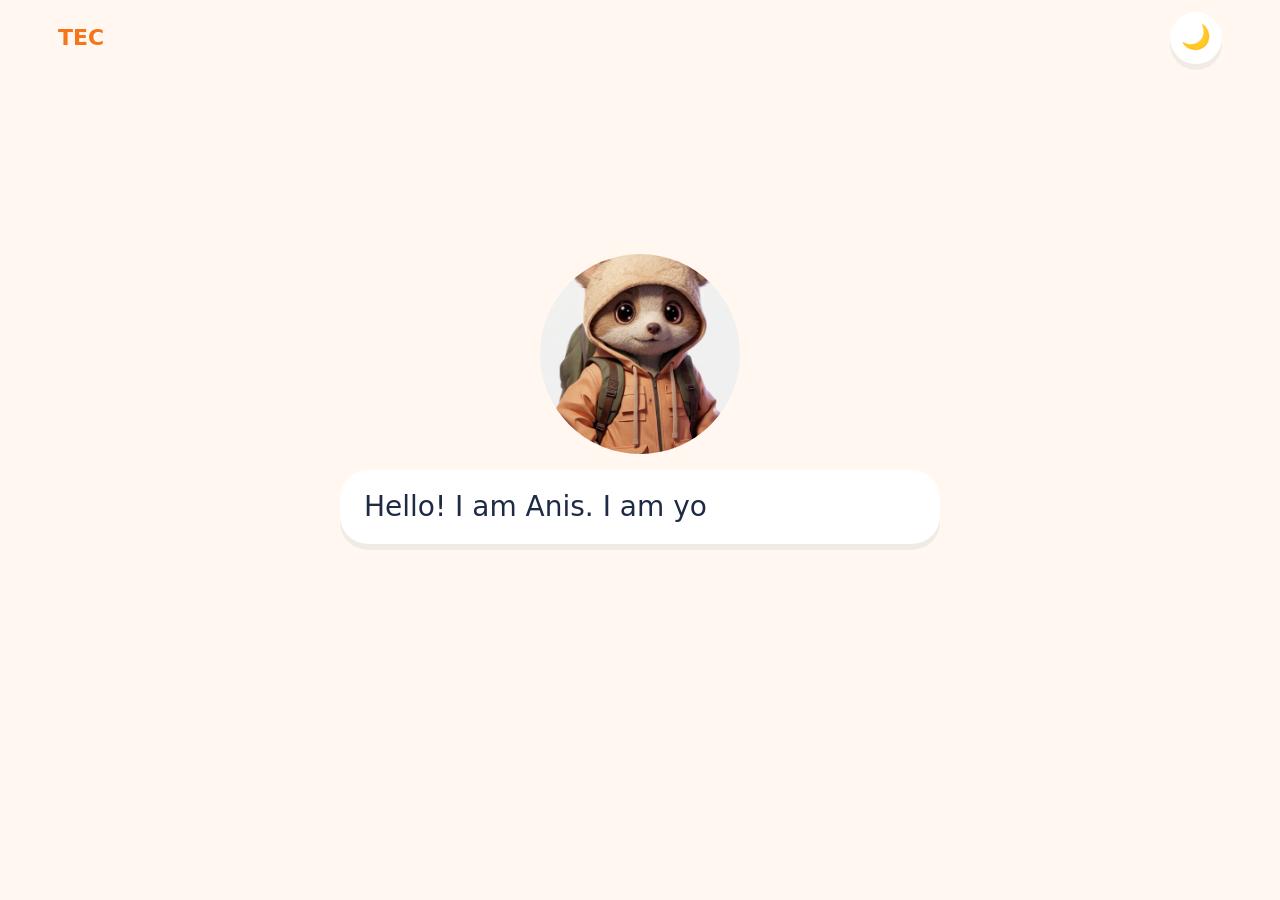
==== commit 4172cc6d: "Stage 3: Classroom District and English Studio reference classroom - District corridor with six door" ====
--- a/index.html
+++ b/index.html
@@ -20,6 +20,9 @@
 <script src="js/views/home.js"></script>
 <script src="js/views/teacher.js"></script>
 <script src="js/views/profile.js"></script>
+<script src="js/views/district.js"></script>
+<script src="js/views/classroom.js"></script>
+<script src="js/rooms/english.js"></script>
 <script src="js/router.js"></script>
 <script src="js/app.js"></script>
 </body>
--- a/css/app.css
+++ b/css/app.css
@@ -138,3 +138,67 @@
   .ages{gap:10px}
   .age{width:88px;height:88px;font-size:36px}
 }
+
+/* ---------- Stage 3: Classroom District and classrooms ---------- */
+.district-top{margin-bottom:8px}
+.district-sub{color:var(--muted);margin:-4px 0 16px}
+.corridor{background:linear-gradient(180deg,#FFF6DF 0%,#FFE7B3 55%,#F2CF8B 100%);border-radius:var(--r);padding:20px;box-shadow:var(--shadow)}
+[data-theme="dark"] .corridor{background:linear-gradient(180deg,#2A2418 0%,#3A2E1C 55%,#4A3A22 100%)}
+.corridor .doors{grid-template-columns:repeat(auto-fit,minmax(200px,1fr));gap:18px}
+.corridor .door{position:relative;text-decoration:none;color:#fff;background:var(--door);border-radius:14px 14px 6px 6px;border:6px solid #8A5A2B;border-bottom:none;padding:18px 14px 16px;min-height:200px;box-shadow:0 6px 0 rgba(0,0,0,.12);transition:transform .15s}
+.corridor a.door:hover,.corridor a.door:focus-visible{transform:translateY(-3px)}
+.corridor .door.is-later{opacity:.85;cursor:default;background:var(--door);filter:brightness(.92)}
+.corridor .door b{color:#fff;font-size:18px;line-height:1.2}
+.corridor .door small{color:rgba(255,255,255,.92)}
+.corridor .door em{font-style:normal;font-size:13px;color:rgba(255,255,255,.95);margin-top:auto}
+.door-sign{font-size:30px;font-weight:800;background:rgba(255,255,255,.2);border-radius:12px;width:56px;height:56px;display:grid;place-items:center;margin-bottom:6px}
+.later{margin-top:8px;align-self:flex-start;background:rgba(0,0,0,.3);border-radius:10px;padding:4px 8px;font-size:12px}
+
+.room-nav{display:flex;flex-wrap:wrap;align-items:center;gap:10px 16px;justify-content:space-between;margin-bottom:12px}
+.room-pill{color:#fff;border-radius:999px;padding:6px 14px;font-weight:700;font-size:15px}
+.stage{position:relative;container-type:inline-size;aspect-ratio:16/9;width:100%;max-width:1000px;margin:0 auto;border-radius:var(--r);overflow:hidden;box-shadow:var(--shadow);background:#FFFBEF}
+.stage .scene,.stage .scene svg{position:absolute;inset:0;width:100%;height:100%;display:block}
+.hotspots{position:absolute;inset:0}
+.hotspot{position:absolute;transform:translate(-50%,-50%);width:6.5cqw;height:6.5cqw;min-width:40px;min-height:40px;max-width:76px;max-height:76px;border-radius:50%;border:3px solid #fff;background:rgba(255,216,102,.9);box-shadow:0 0 0 4px rgba(0,0,0,.12);cursor:pointer;display:grid;place-items:center;padding:0}
+.hotspot::before{content:"";width:40%;height:40%;border-radius:50%;background:var(--orange-deep,#E8610E)}
+.hotspot span{position:absolute;top:calc(100% + 6px);left:50%;transform:translateX(-50%);white-space:nowrap;background:#fff;color:#2b2b2b;border-radius:8px;padding:3px 8px;font-size:clamp(11px,1.6cqw,14px);box-shadow:var(--shadow)}
+.hotspot:focus-visible,.board:focus-visible,.desk-tile:focus-visible{outline:3px solid var(--blue,#2F80ED);outline-offset:3px}
+
+.board{position:absolute;left:35%;top:23.5%;width:28%;height:27%;cursor:pointer;background:#2E4A3B;border-radius:4px;color:#fff;display:flex;flex-direction:column;align-items:center;justify-content:center;gap:.8cqw;padding:1.5cqw;text-align:center;overflow:hidden;font-family:inherit}
+.board-no{display:none;font-size:clamp(10px,1.5cqw,13px);opacity:.85}
+.board-letter{font-size:clamp(22px,5.6cqw,48px);font-weight:800;line-height:1;letter-spacing:.02em}
+.board-pic{font-size:clamp(18px,3.6cqw,30px);line-height:1}
+.board-word{font-size:clamp(13px,2.4cqw,20px);font-weight:700}
+
+
+
+.room-teacher{position:absolute;left:43%;bottom:4%;width:14%;text-align:center;pointer-events:none}
+.room-teacher img,.room-teacher .placeholder{width:100%;aspect-ratio:3/4;object-fit:cover;border-radius:14px;display:block;box-shadow:var(--shadow)}
+.room-teacher span{display:inline-block;margin-top:4px;background:#fff;color:#2b2b2b;border-radius:8px;padding:2px 8px;font-size:clamp(10px,1.5cqw,13px);font-weight:700}
+
+.room-desk{margin-top:16px;display:grid;gap:14px}
+.room-say{display:flex;gap:12px;align-items:center;background:var(--card);border-radius:var(--r);padding:12px;box-shadow:var(--shadow)}
+.room-say img{width:56px;height:56px;border-radius:50%;object-fit:cover;flex:none}
+.room-say p{margin:0;font-size:17px;line-height:1.4}
+.desk-tiles{display:grid;grid-template-columns:repeat(auto-fit,minmax(130px,1fr));gap:12px}
+.desk-tile{border:2px solid var(--line);background:var(--card);color:var(--ink);border-radius:16px;padding:14px 8px;cursor:pointer;display:flex;flex-direction:column;align-items:center;gap:4px;font:inherit;min-height:110px}
+.desk-tile span{font-size:40px;line-height:1}
+.desk-tile b{font-size:16px}
+.desk-tile.is-ok{border-color:var(--green,#2BA56B);background:#E9F8EF}
+[data-theme="dark"] .desk-tile.is-ok{background:#1D3A2B}
+
+.room-dlg{border:none;border-radius:var(--r);padding:20px;max-width:min(92vw,520px);background:var(--card);color:var(--ink);box-shadow:var(--shadow)}
+.room-dlg::backdrop{background:rgba(0,0,0,.4)}
+.room-dlg h2{font-size:20px;margin-bottom:12px}
+.dlg-grid{display:grid;grid-template-columns:repeat(auto-fit,minmax(120px,1fr));gap:10px}
+.dlg-item{border:2px solid var(--line);background:var(--bg);color:var(--ink);border-radius:14px;padding:12px 6px;cursor:pointer;font:inherit;display:flex;flex-direction:column;align-items:center;gap:4px}
+.dlg-item span{font-size:34px}
+.dlg-close{margin-top:14px}
+
+@media (max-width:520px){
+  .stage{aspect-ratio:4/3}
+  .room-teacher{left:41%;width:18%}
+  .room-say{align-items:flex-start}
+}
+.room-teacher svg{width:100%;height:auto;border-radius:14px;box-shadow:var(--shadow)}
+.board-tap{font-size:clamp(10px,1.5cqw,13px);opacity:.85}
